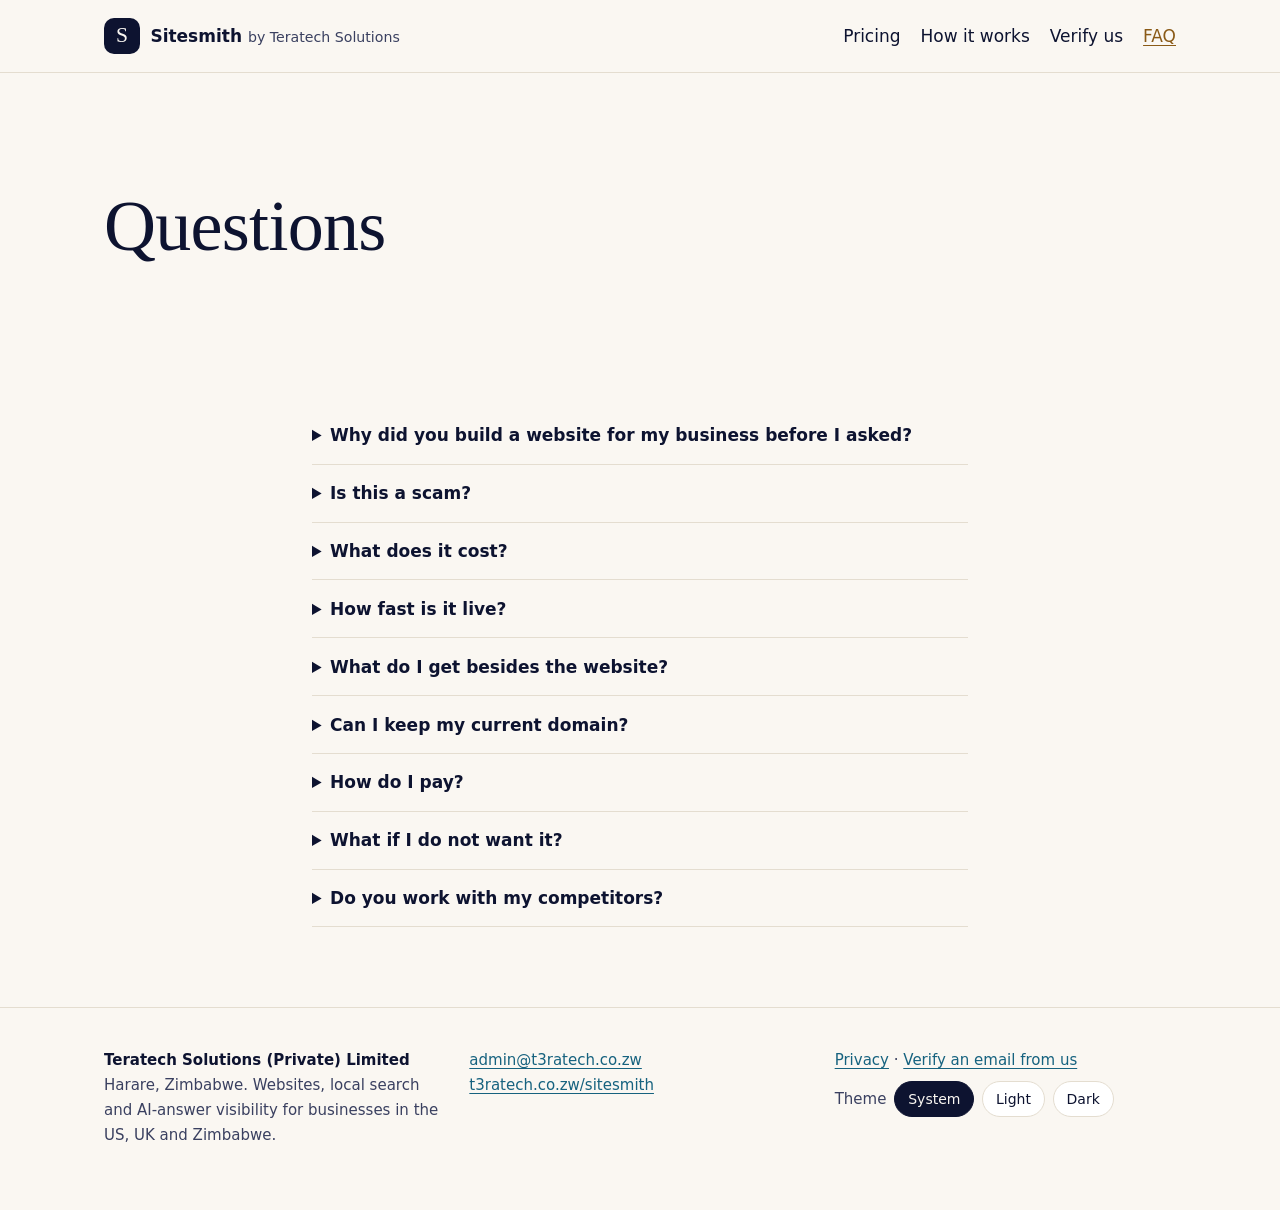
==== faq/index.html @ e73b13a6 "Sitesmith public site: home, pricing, how it works, verify, FAQ, privacy; agent discovery files" ====
<!doctype html>
<html lang="en">
<head>
<meta charset="utf-8">
<meta name="viewport" content="width=device-width, initial-scale=1">
<title>Questions | Sitesmith</title>
<meta name="description" content="Straight answers about previews, prices, payment, timing, domains and what happens if you say no.">
<link rel="canonical" href="https://sitesmith.t3ratech.co.zw/faq/">
<meta name="theme-color" content="#0d1330">
<meta property="og:type" content="website">
<meta property="og:title" content="Questions | Sitesmith">
<meta property="og:description" content="Straight answers about previews, prices, payment, timing, domains and what happens if you say no.">
<meta property="og:url" content="https://sitesmith.t3ratech.co.zw/faq/">
<meta property="og:image" content="https://sitesmith.t3ratech.co.zw/assets/social-card.svg">
<link rel="icon" href="/assets/favicon.svg" type="image/svg+xml">
<link rel="alternate" type="text/markdown" href="/llms.txt">
<link rel="stylesheet" href="/assets/site.css">
<script>(function(){try{var t=localStorage.getItem('theme');if(t==='light'||t==='dark')document.documentElement.dataset.theme=t;}catch(e){}})();</script>
<script type="application/ld+json">{"@context":"https://schema.org","@type":"Organization","name":"Teratech Solutions (Private) Limited","alternateName":"T3raTech","url":"https://t3ratech.co.zw","email":"admin@t3ratech.co.zw","address":{"@type":"PostalAddress","addressLocality":"Harare","addressCountry":"ZW"}}</script>
<script type="application/ld+json">{"@context":"https://schema.org","@type":"FAQPage","mainEntity":[{"@type":"Question","name":"Why did you build a website for my business before I asked?","acceptedAnswer":{"@type":"Answer","text":"Because it is the fastest way to show what we can do. We used only facts your current website already publishes. The preview is private: it is hidden from search engines and nothing changes on your current site unless you choose to go ahead."}},{"@type":"Question","name":"Is this a scam?","acceptedAnswer":{"@type":"Answer","text":"No. Every email from us comes from admin@t3ratech.co.zw, which is authenticated (SPF, DKIM and DMARC) for t3ratech.co.zw. We never ask for passwords, banking details or remote access, and all payment goes through our WavePay checkout pages. The verify page explains how to check any message that claims to be from us."}},{"@type":"Question","name":"What does it cost?","acceptedAnswer":{"@type":"Answer","text":"In the United States and United Kingdom: Essential $990, Self-Managed $1,490, Signature $2,490, with a $250 deposit. In Zimbabwe: Essential $70, Self-Managed $120, Signature $180, with a $50 deposit. Each option then renews yearly, and the yearly fee covers your web address and hosting."}},{"@type":"Question","name":"How fast is it live?","acceptedAnswer":{"@type":"Answer","text":"Within 3 working days of your deposit and any material you want added. The site is already built, so most of that time is the visibility work."}},{"@type":"Question","name":"What do I get besides the website?","acceptedAnswer":{"@type":"Answer","text":"The Visibility Launch, included with every option: list you in business directories; set up your social pages; write and schedule your first 10 posts; set up your website to be found; add a whatsapp button and an enquiry form; add a news section."}},{"@type":"Question","name":"Can I keep my current domain?","acceptedAnswer":{"@type":"Answer","text":"Yes. The new site goes live on your own web address. We send the one setting your domain needs, or make the change ourselves if you prefer."}},{"@type":"Question","name":"How do I pay?","acceptedAnswer":{"@type":"Answer","text":"Through WavePay checkout pages we send by email. United States and United Kingdom: PayPal (any card or PayPal balance) or USDT on BNB Smart Chain. Zimbabwe: PayNow (EcoCash, OneMoney, InnBucks, ZimSwitch, cards), PayPal or USDT on BNB Smart Chain. The deposit is non-refundable and counts toward the price."}},{"@type":"Question","name":"What if I do not want it?","acceptedAnswer":{"@type":"Answer","text":"Reply \"no thanks\" and we delete the preview and never write again. If you pay the deposit but not the balance, the site comes down after 14 days."}},{"@type":"Question","name":"Do you work with my competitors?","acceptedAnswer":{"@type":"Answer","text":"One client per kind of business per city. Once a business in your city takes up an option, we do not build for its direct competitors there."}}]}</script>
</head>
<body>
<a class="skip" href="#main">Skip to content</a>
<header class="top">
  <div class="shell top__row">
    <a class="brand" href="/"><span class="brand__mark" aria-hidden="true">S</span><span>Sitesmith <small>by Teratech Solutions</small></span></a>
    <nav aria-label="Main"><ul class="nav"><li><a href="/pricing/">Pricing</a></li><li><a href="/how-it-works/">How it works</a></li><li><a href="/verify/">Verify us</a></li><li><a href="/faq/" aria-current="page">FAQ</a></li></ul></nav>
  </div>
</header>
<main id="main">
<section class="hero hero--slim"><div class="shell"><h1>Questions</h1></div></section>
<section class="band"><div class="shell prose"><details><summary>Why did you build a website for my business before I asked?</summary><p>Because it is the fastest way to show what we can do. We used only facts your current website already publishes. The preview is private: it is hidden from search engines and nothing changes on your current site unless you choose to go ahead.</p></details>
<details><summary>Is this a scam?</summary><p>No. Every email from us comes from admin@t3ratech.co.zw, which is authenticated (SPF, DKIM and DMARC) for t3ratech.co.zw. We never ask for passwords, banking details or remote access, and all payment goes through our WavePay checkout pages. The verify page explains how to check any message that claims to be from us.</p></details>
<details><summary>What does it cost?</summary><p>In the United States and United Kingdom: Essential $990, Self-Managed $1,490, Signature $2,490, with a $250 deposit. In Zimbabwe: Essential $70, Self-Managed $120, Signature $180, with a $50 deposit. Each option then renews yearly, and the yearly fee covers your web address and hosting.</p></details>
<details><summary>How fast is it live?</summary><p>Within 3 working days of your deposit and any material you want added. The site is already built, so most of that time is the visibility work.</p></details>
<details><summary>What do I get besides the website?</summary><p>The Visibility Launch, included with every option: list you in business directories; set up your social pages; write and schedule your first 10 posts; set up your website to be found; add a whatsapp button and an enquiry form; add a news section.</p></details>
<details><summary>Can I keep my current domain?</summary><p>Yes. The new site goes live on your own web address. We send the one setting your domain needs, or make the change ourselves if you prefer.</p></details>
<details><summary>How do I pay?</summary><p>Through WavePay checkout pages we send by email. United States and United Kingdom: PayPal (any card or PayPal balance) or USDT on BNB Smart Chain. Zimbabwe: PayNow (EcoCash, OneMoney, InnBucks, ZimSwitch, cards), PayPal or USDT on BNB Smart Chain. The deposit is non-refundable and counts toward the price.</p></details>
<details><summary>What if I do not want it?</summary><p>Reply &quot;no thanks&quot; and we delete the preview and never write again. If you pay the deposit but not the balance, the site comes down after 14 days.</p></details>
<details><summary>Do you work with my competitors?</summary><p>One client per kind of business per city. Once a business in your city takes up an option, we do not build for its direct competitors there.</p></details></div></section>
</main>
<footer class="foot">
  <div class="shell foot__grid">
    <p><strong>Teratech Solutions (Private) Limited</strong><br>Harare, Zimbabwe. Websites, local search and AI-answer visibility for businesses in the US, UK and Zimbabwe.</p>
    <p><a href="mailto:admin@t3ratech.co.zw">admin@t3ratech.co.zw</a><br><a href="https://t3ratech.co.zw/sitesmith">t3ratech.co.zw/sitesmith</a></p>
    <p><a href="/privacy/">Privacy</a> · <a href="/verify/">Verify an email from us</a><br>
    <span class="theme" role="group" aria-label="Colour theme">Theme <button type="button" data-theme-choice="system" aria-pressed="false">System</button><button type="button" data-theme-choice="light" aria-pressed="false">Light</button><button type="button" data-theme-choice="dark" aria-pressed="false">Dark</button></span></p>
  </div>
</footer>
<script>(function(){var b=document.querySelectorAll('[data-theme-choice]');function mark(v){b.forEach(function(x){x.setAttribute('aria-pressed',String(x.dataset.themeChoice===v))})}var c;try{c=localStorage.getItem('theme')}catch(e){}mark(c==='light'||c==='dark'?c:'system');b.forEach(function(x){x.addEventListener('click',function(){var v=x.dataset.themeChoice;try{v==='system'?localStorage.removeItem('theme'):localStorage.setItem('theme',v)}catch(e){}if(v==='system')delete document.documentElement.dataset.theme;else document.documentElement.dataset.theme=v;mark(v)})})})();</script>
</body>
</html>
---- assets/site.css ----
/* Sitesmith public site. Tokens first; components use only tokens. */
:root {
  color-scheme: light dark;
  --bone: #faf7f2;
  --paper: #ffffff;
  --ink: #0d1330;
  --ink-soft: #3a4060;
  --rule: #e4ddd0;
  --gold: #8a5a17;
  --gold-bright: #b87d2b;
  --teal: #16627f;
  --on-accent: #ffffff;
  --band-alt: #f2ece2;
  --serif: 'Instrument Serif', 'Iowan Old Style', 'Palatino Linotype', Georgia, serif;
  --sans: system-ui, -apple-system, 'Segoe UI', Roboto, sans-serif;
  --radius: 14px;
  --gutter: clamp(1rem, 4vw, 2.5rem);
  --ease: 180ms ease;
}
@media (prefers-color-scheme: dark) {
  :root:not([data-theme="light"]) {
    --bone: #0b1027;
    --paper: #121a3a;
    --ink: #f3eee6;
    --ink-soft: #c3c8dc;
    --rule: #263058;
    --gold: #e0a952;
    --gold-bright: #e0a952;
    --teal: #5cb8dc;
    --on-accent: #0b1027;
    --band-alt: #0f1633;
  }
}
:root[data-theme="dark"] {
  --bone: #0b1027;
  --paper: #121a3a;
  --ink: #f3eee6;
  --ink-soft: #c3c8dc;
  --rule: #263058;
  --gold: #e0a952;
  --gold-bright: #e0a952;
  --teal: #5cb8dc;
  --on-accent: #0b1027;
  --band-alt: #0f1633;
}

* { box-sizing: border-box; }
html { -webkit-text-size-adjust: 100%; }
body { margin: 0; background: var(--bone); color: var(--ink); font: 1.0625rem/1.65 var(--sans); }
a { color: var(--teal); text-underline-offset: 0.2em; }
a:hover { color: var(--gold); }
:focus-visible { outline: 3px solid var(--gold-bright); outline-offset: 3px; border-radius: 4px; }
h1, h2, h3 { line-height: 1.15; margin: 0 0 0.6em; }
h1, h2 { font-family: var(--serif); font-weight: 400; }
h1 { font-size: clamp(2.5rem, 6vw, 4.5rem); letter-spacing: -0.01em; }
h2 { font-size: clamp(1.9rem, 4vw, 2.8rem); }
h3 { font-size: 1.15rem; }
p { margin: 0 0 1em; }
.num { font-variant-numeric: tabular-nums; }
.muted { color: var(--ink-soft); }
.small { font-size: 0.875rem; }
.shell { width: min(72rem, 100%); margin: 0 auto; padding: 0 var(--gutter); }

.skip { position: absolute; left: -999px; top: 0; padding: 0.75rem 1rem; background: var(--ink); color: var(--bone); z-index: 10; }
.skip:focus { left: 1rem; }

.top { border-bottom: 1px solid var(--rule); background: var(--bone); }
.top__row { display: flex; flex-wrap: wrap; align-items: center; justify-content: space-between; gap: 0.75rem 1.5rem; min-height: 4.5rem; }
.brand { display: inline-flex; align-items: center; gap: 0.65rem; color: var(--ink); text-decoration: none; font-weight: 700; }
.brand small { font-weight: 400; color: var(--ink-soft); }
.brand__mark { display: grid; place-items: center; width: 2.25rem; height: 2.25rem; border-radius: 10px; background: var(--ink); color: var(--bone); font-family: var(--serif); font-size: 1.35rem; font-weight: 400; }
.nav { display: flex; flex-wrap: wrap; gap: 0.25rem 1.25rem; list-style: none; margin: 0; padding: 0; }
.nav a { display: inline-block; padding: 0.6rem 0; color: var(--ink); text-decoration: none; }
.nav a[aria-current="page"], .nav a:hover { color: var(--gold); text-decoration: underline; }

.hero { padding: clamp(3.5rem, 9vw, 7rem) 0 clamp(2.5rem, 6vw, 4.5rem); }
.hero--slim { padding-bottom: 1rem; }
.hero__grid { display: grid; gap: 2.5rem; grid-template-columns: minmax(0, 1.6fr) minmax(0, 1fr); align-items: end; }
.eyebrow { text-transform: uppercase; letter-spacing: 0.14em; font-size: 0.8125rem; color: var(--gold); font-weight: 700; }
.lead { font-size: 1.2rem; color: var(--ink-soft); max-width: 44rem; }
.hero__card { background: var(--paper); border: 1px solid var(--rule); border-radius: var(--radius); padding: 1.5rem; }
.hero__card h2 { font-size: 1.6rem; }
.actions { display: flex; flex-wrap: wrap; gap: 0.75rem; }
.btn { display: inline-flex; align-items: center; min-height: 2.875rem; padding: 0 1.4rem; border-radius: 999px; border: 1.5px solid var(--ink); color: var(--ink); text-decoration: none; font-weight: 700; transition: background-color var(--ease), color var(--ease); }
.btn:hover { background: var(--ink); color: var(--bone); }
.btn--primary { background: var(--gold); border-color: var(--gold); color: var(--on-accent); }
.btn--primary:hover { background: var(--ink); border-color: var(--ink); color: var(--bone); }

.band { padding: clamp(2.5rem, 7vw, 5rem) 0; }
.band--alt { background: var(--band-alt); }
.steps { counter-reset: s; list-style: none; padding: 0; margin: 0; display: grid; gap: 1.5rem; grid-template-columns: repeat(auto-fit, minmax(min(100%, 15rem), 1fr)); }
.steps li { counter-increment: s; border-top: 2px solid var(--gold); padding-top: 1rem; }
.steps li::before { content: counter(s, decimal-leading-zero); font-family: var(--serif); font-size: 2rem; color: var(--gold); display: block; }
.grid2 { list-style: none; padding: 0; margin: 0; display: grid; gap: 1.5rem 2.5rem; grid-template-columns: repeat(auto-fit, minmax(min(100%, 20rem), 1fr)); }

.tiers { display: grid; gap: 1.25rem; grid-template-columns: repeat(auto-fit, minmax(min(100%, 18rem), 1fr)); margin: 1.5rem 0; }
.tier { position: relative; background: var(--paper); border: 1px solid var(--rule); border-radius: var(--radius); padding: 1.75rem 1.5rem; }
.tier--rec { border: 2px solid var(--gold); }
.tier__flag { position: absolute; top: -0.85rem; left: 1.25rem; margin: 0; padding: 0.15rem 0.75rem; border-radius: 999px; background: var(--gold); color: var(--on-accent); font-size: 0.8125rem; font-weight: 700; }
.tier h3 { font-family: var(--serif); font-weight: 400; font-size: 1.9rem; margin-bottom: 0.25rem; }
.tier__tag { color: var(--ink-soft); min-height: 3.2em; }
.tier__price { font-size: 2.4rem; font-family: var(--serif); margin: 0.5rem 0 0; }
.tier__price .muted { font-family: var(--sans); font-size: 1rem; }
.ticks { padding-left: 1.25rem; }
.ticks li { margin: 0.35rem 0; }
.ticks li::marker { color: var(--gold); }
.note { color: var(--ink-soft); max-width: 50rem; }

.prose { max-width: 46rem; }
details { border-bottom: 1px solid var(--rule); padding: 0.9rem 0; }
summary { cursor: pointer; font-weight: 700; min-height: 1.5rem; }
details p { margin: 0.75rem 0 0; color: var(--ink-soft); }

.foot { border-top: 1px solid var(--rule); padding: 2.5rem 0 3rem; font-size: 0.9375rem; color: var(--ink-soft); }
.foot__grid { display: grid; gap: 1.5rem; grid-template-columns: repeat(auto-fit, minmax(min(100%, 16rem), 1fr)); }
.foot strong { color: var(--ink); }
.theme { display: inline-flex; gap: 0.5rem; align-items: center; margin-top: 0.5rem; }
.theme button { font: inherit; font-size: 0.875rem; color: var(--ink); background: var(--paper); border: 1px solid var(--rule); border-radius: 999px; padding: 0.3rem 0.8rem; min-height: 2.25rem; cursor: pointer; }
.theme button[aria-pressed="true"] { background: var(--ink); color: var(--bone); border-color: var(--ink); }

@media (max-width: 760px) {
  .hero__grid { grid-template-columns: 1fr; }
}
@media (prefers-reduced-motion: reduce) {
  * { transition: none !important; scroll-behavior: auto !important; }
}
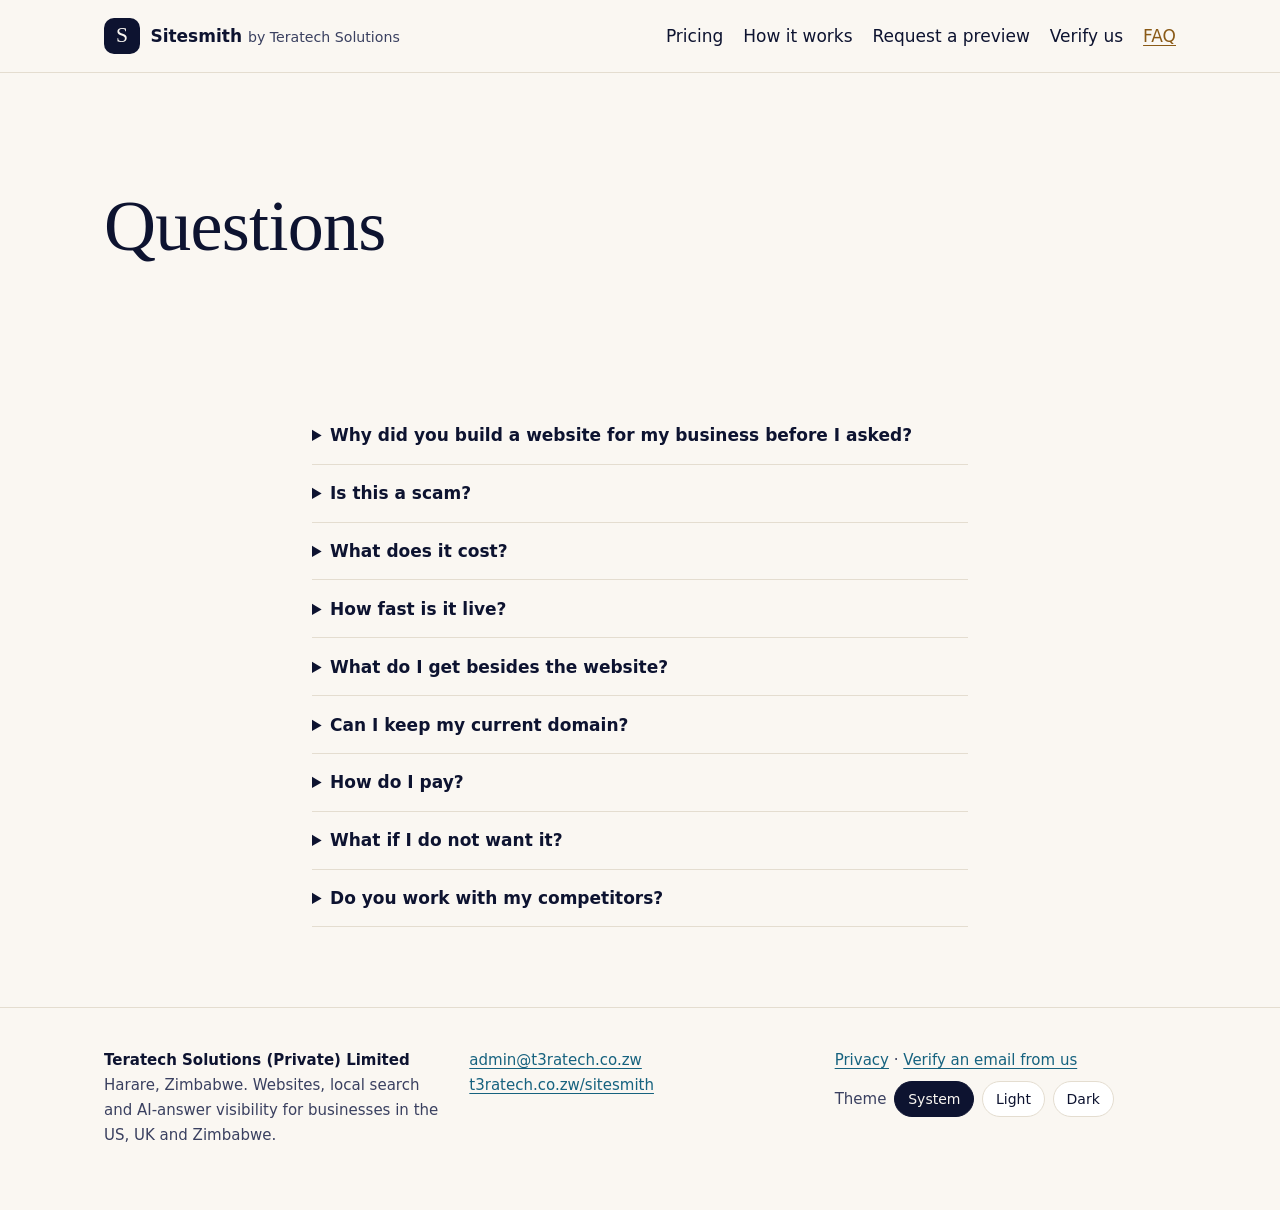
==== commit 47b21e51: "Add preview request form with hardened security - New /request-preview/ page with secure form - Fiel" ====
--- a/faq/index.html
+++ b/faq/index.html
@@ -17,25 +17,25 @@
 <link rel="stylesheet" href="/assets/site.css">
 <script>(function(){try{var t=localStorage.getItem('theme');if(t==='light'||t==='dark')document.documentElement.dataset.theme=t;}catch(e){}})();</script>
 <script type="application/ld+json">{"@context":"https://schema.org","@type":"Organization","name":"Teratech Solutions (Private) Limited","alternateName":"T3raTech","url":"https://t3ratech.co.zw","email":"admin@t3ratech.co.zw","address":{"@type":"PostalAddress","addressLocality":"Harare","addressCountry":"ZW"}}</script>
-<script type="application/ld+json">{"@context":"https://schema.org","@type":"FAQPage","mainEntity":[{"@type":"Question","name":"Why did you build a website for my business before I asked?","acceptedAnswer":{"@type":"Answer","text":"Because it is the fastest way to show what we can do. We used only facts your current website already publishes. The preview is private: it is hidden from search engines and nothing changes on your current site unless you choose to go ahead."}},{"@type":"Question","name":"Is this a scam?","acceptedAnswer":{"@type":"Answer","text":"No. Every email from us comes from admin@t3ratech.co.zw, which is authenticated (SPF, DKIM and DMARC) for t3ratech.co.zw. We never ask for passwords, banking details or remote access, and all payment goes through our WavePay checkout pages. The verify page explains how to check any message that claims to be from us."}},{"@type":"Question","name":"What does it cost?","acceptedAnswer":{"@type":"Answer","text":"In the United States and United Kingdom: Essential $990, Self-Managed $1,490, Signature $2,490, with a $250 deposit. In Zimbabwe: Essential $70, Self-Managed $120, Signature $180, with a $50 deposit. Each option then renews yearly, and the yearly fee covers your web address and hosting."}},{"@type":"Question","name":"How fast is it live?","acceptedAnswer":{"@type":"Answer","text":"Within 3 working days of your deposit and any material you want added. The site is already built, so most of that time is the visibility work."}},{"@type":"Question","name":"What do I get besides the website?","acceptedAnswer":{"@type":"Answer","text":"The Visibility Launch, included with every option: list you in business directories; set up your social pages; write and schedule your first 10 posts; set up your website to be found; add a whatsapp button and an enquiry form; add a news section."}},{"@type":"Question","name":"Can I keep my current domain?","acceptedAnswer":{"@type":"Answer","text":"Yes. The new site goes live on your own web address. We send the one setting your domain needs, or make the change ourselves if you prefer."}},{"@type":"Question","name":"How do I pay?","acceptedAnswer":{"@type":"Answer","text":"Through WavePay checkout pages we send by email. United States and United Kingdom: PayPal (any card or PayPal balance) or USDT on BNB Smart Chain. Zimbabwe: PayNow (EcoCash, OneMoney, InnBucks, ZimSwitch, cards), PayPal or USDT on BNB Smart Chain. The deposit is non-refundable and counts toward the price."}},{"@type":"Question","name":"What if I do not want it?","acceptedAnswer":{"@type":"Answer","text":"Reply \"no thanks\" and we delete the preview and never write again. If you pay the deposit but not the balance, the site comes down after 14 days."}},{"@type":"Question","name":"Do you work with my competitors?","acceptedAnswer":{"@type":"Answer","text":"One client per kind of business per city. Once a business in your city takes up an option, we do not build for its direct competitors there."}}]}</script>
+<script type="application/ld+json">{"@context":"https://schema.org","@type":"FAQPage","mainEntity":[{"@type":"Question","name":"Why did you build a website for my business before I asked?","acceptedAnswer":{"@type":"Answer","text":"Because it is the fastest way to show what we can do. We used only facts your current website already publishes. The preview is private: it is hidden from search engines and nothing changes on your current site unless you choose to go ahead."}},{"@type":"Question","name":"Is this a scam?","acceptedAnswer":{"@type":"Answer","text":"No. Every email from us comes from admin@t3ratech.co.zw, which is authenticated (SPF, DKIM and DMARC) for t3ratech.co.zw. We never ask for passwords, banking details or remote access, and all payment goes through our WavePay checkout pages. The verify page explains how to check any message that claims to be from us."}},{"@type":"Question","name":"What does it cost?","acceptedAnswer":{"@type":"Answer","text":"Essential $70, Self-Managed $120, Signature $180, in US dollars, wherever you are. You start with a $50 deposit and pay the balance when your site is live. Each option then renews yearly (Essential $20, Self-Managed $25, Signature $30), and the yearly fee covers your web address and hosting."}},{"@type":"Question","name":"How fast is it live?","acceptedAnswer":{"@type":"Answer","text":"Within 3 working days of your deposit and any material you want added. The site is already built, so most of that time is the visibility work."}},{"@type":"Question","name":"What do I get besides the website?","acceptedAnswer":{"@type":"Answer","text":"The Visibility Launch, included with every option: list you in business directories; set up your social pages; write and schedule your first 10 posts; set up your website to be found; add a whatsapp button and an enquiry form; add a news section."}},{"@type":"Question","name":"Can I keep my current domain?","acceptedAnswer":{"@type":"Answer","text":"Yes. The new site goes live on your own web address. We send the one setting your domain needs, or make the change ourselves if you prefer."}},{"@type":"Question","name":"How do I pay?","acceptedAnswer":{"@type":"Answer","text":"Through WavePay checkout pages we send by email: PayNow (EcoCash, OneMoney, InnBucks, ZimSwitch, cards) in Zimbabwe; PayPal (any card or PayPal balance) or USDT on BNB Smart Chain anywhere. The deposit is non-refundable and counts toward the price."}},{"@type":"Question","name":"What if I do not want it?","acceptedAnswer":{"@type":"Answer","text":"Reply \"no thanks\" and we delete the preview and never write again. If you pay the deposit but not the balance, the site comes down after 14 days."}},{"@type":"Question","name":"Do you work with my competitors?","acceptedAnswer":{"@type":"Answer","text":"One client per kind of business per city. Once a business in your city takes up an option, we do not build for its direct competitors there."}}]}</script>
 </head>
 <body>
 <a class="skip" href="#main">Skip to content</a>
 <header class="top">
   <div class="shell top__row">
     <a class="brand" href="/"><span class="brand__mark" aria-hidden="true">S</span><span>Sitesmith <small>by Teratech Solutions</small></span></a>
-    <nav aria-label="Main"><ul class="nav"><li><a href="/pricing/">Pricing</a></li><li><a href="/how-it-works/">How it works</a></li><li><a href="/verify/">Verify us</a></li><li><a href="/faq/" aria-current="page">FAQ</a></li></ul></nav>
+    <nav aria-label="Main"><ul class="nav"><li><a href="/pricing/">Pricing</a></li><li><a href="/how-it-works/">How it works</a></li><li><a href="/request-preview/">Request a preview</a></li><li><a href="/verify/">Verify us</a></li><li><a href="/faq/" aria-current="page">FAQ</a></li></ul></nav>
   </div>
 </header>
 <main id="main">
 <section class="hero hero--slim"><div class="shell"><h1>Questions</h1></div></section>
 <section class="band"><div class="shell prose"><details><summary>Why did you build a website for my business before I asked?</summary><p>Because it is the fastest way to show what we can do. We used only facts your current website already publishes. The preview is private: it is hidden from search engines and nothing changes on your current site unless you choose to go ahead.</p></details>
 <details><summary>Is this a scam?</summary><p>No. Every email from us comes from admin@t3ratech.co.zw, which is authenticated (SPF, DKIM and DMARC) for t3ratech.co.zw. We never ask for passwords, banking details or remote access, and all payment goes through our WavePay checkout pages. The verify page explains how to check any message that claims to be from us.</p></details>
-<details><summary>What does it cost?</summary><p>In the United States and United Kingdom: Essential $990, Self-Managed $1,490, Signature $2,490, with a $250 deposit. In Zimbabwe: Essential $70, Self-Managed $120, Signature $180, with a $50 deposit. Each option then renews yearly, and the yearly fee covers your web address and hosting.</p></details>
+<details><summary>What does it cost?</summary><p>Essential $70, Self-Managed $120, Signature $180, in US dollars, wherever you are. You start with a $50 deposit and pay the balance when your site is live. Each option then renews yearly (Essential $20, Self-Managed $25, Signature $30), and the yearly fee covers your web address and hosting.</p></details>
 <details><summary>How fast is it live?</summary><p>Within 3 working days of your deposit and any material you want added. The site is already built, so most of that time is the visibility work.</p></details>
 <details><summary>What do I get besides the website?</summary><p>The Visibility Launch, included with every option: list you in business directories; set up your social pages; write and schedule your first 10 posts; set up your website to be found; add a whatsapp button and an enquiry form; add a news section.</p></details>
 <details><summary>Can I keep my current domain?</summary><p>Yes. The new site goes live on your own web address. We send the one setting your domain needs, or make the change ourselves if you prefer.</p></details>
-<details><summary>How do I pay?</summary><p>Through WavePay checkout pages we send by email. United States and United Kingdom: PayPal (any card or PayPal balance) or USDT on BNB Smart Chain. Zimbabwe: PayNow (EcoCash, OneMoney, InnBucks, ZimSwitch, cards), PayPal or USDT on BNB Smart Chain. The deposit is non-refundable and counts toward the price.</p></details>
+<details><summary>How do I pay?</summary><p>Through WavePay checkout pages we send by email: PayNow (EcoCash, OneMoney, InnBucks, ZimSwitch, cards) in Zimbabwe; PayPal (any card or PayPal balance) or USDT on BNB Smart Chain anywhere. The deposit is non-refundable and counts toward the price.</p></details>
 <details><summary>What if I do not want it?</summary><p>Reply &quot;no thanks&quot; and we delete the preview and never write again. If you pay the deposit but not the balance, the site comes down after 14 days.</p></details>
 <details><summary>Do you work with my competitors?</summary><p>One client per kind of business per city. Once a business in your city takes up an option, we do not build for its direct competitors there.</p></details></div></section>
 </main>
--- a/assets/site.css
+++ b/assets/site.css
@@ -124,3 +124,50 @@
 @media (prefers-reduced-motion: reduce) {
   * { transition: none !important; scroll-behavior: auto !important; }
 }
+
+/* Form styles for preview request page */
+.form-group { margin-bottom: 1.5rem; }
+.form-group label { display: block; font-weight: 700; margin-bottom: 0.5rem; }
+.form-group input[type="email"],
+.form-group input[type="text"],
+.form-group input[type="url"],
+.form-group textarea {
+  width: 100%;
+  padding: 0.75rem;
+  border: 1px solid var(--rule);
+  border-radius: var(--radius);
+  font: inherit;
+  background: var(--paper);
+  color: var(--ink);
+  min-height: 2.75rem;
+}
+.form-group textarea { min-height: 6rem; resize: vertical; }
+.form-group input:focus,
+.form-group textarea:focus {
+  outline: 3px solid var(--gold-bright);
+  outline-offset: 2px;
+  border-color: var(--gold);
+}
+.form-group input[type="checkbox"] {
+  width: auto;
+  min-height: auto;
+  margin-right: 0.5rem;
+}
+.form-group label input[type="checkbox"] + span { font-weight: 400; }
+.required { color: var(--gold); }
+.hint { font-size: 0.875rem; color: var(--ink-soft); margin-top: 0.4rem; }
+form button[type="submit"] {
+  background: var(--gold);
+  color: var(--on-accent);
+  border: none;
+  padding: 0.8rem 2rem;
+  border-radius: 999px;
+  font-weight: 700;
+  font-size: 1rem;
+  cursor: pointer;
+  min-height: 2.875rem;
+  transition: background-color var(--ease);
+}
+form button[type="submit"]:hover { background: var(--ink); }
+form button[type="submit"]:disabled { opacity: 0.6; cursor: not-allowed; }
+
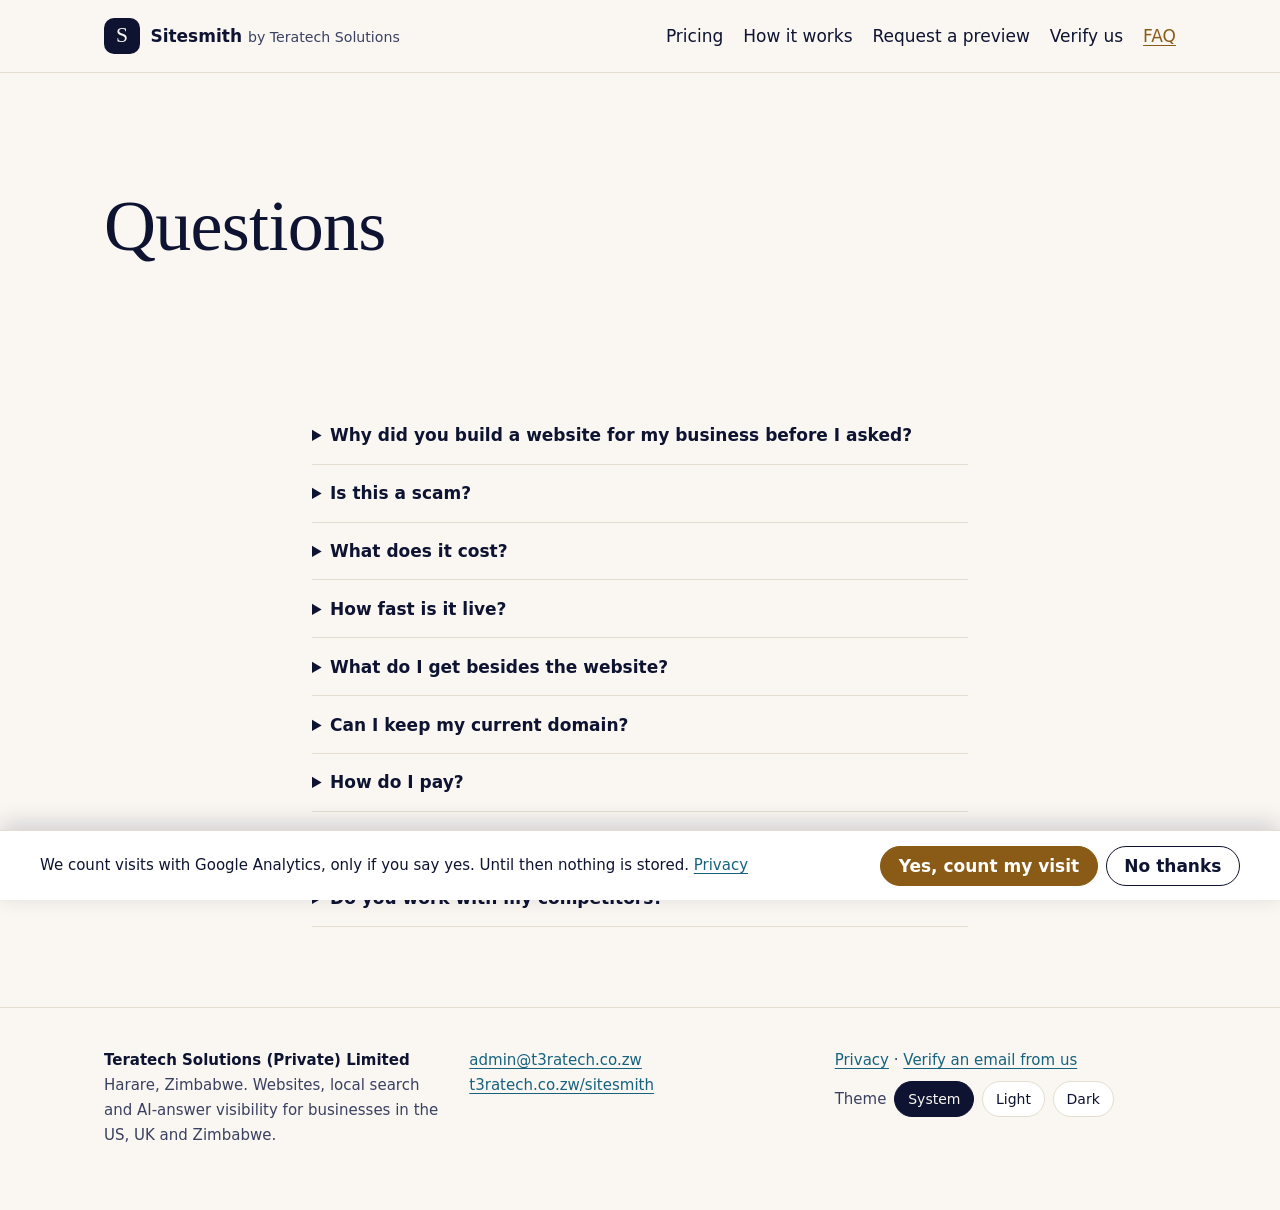
==== commit 9e114a8a: "site: Google Analytics (G-6P2Y9CRKH2) with consent mode default denied, consent bar, honest privacy " ====
--- a/faq/index.html
+++ b/faq/index.html
@@ -13,9 +13,12 @@
 <meta property="og:url" content="https://sitesmith.t3ratech.co.zw/faq/">
 <meta property="og:image" content="https://sitesmith.t3ratech.co.zw/assets/social-card.svg">
 <link rel="icon" href="/assets/favicon.svg" type="image/svg+xml">
-<link rel="alternate" type="text/markdown" href="/llms.txt">
+<link rel="alternate" type="text/markdown" href="/faq/index.md">
+<link rel="alternate" type="text/markdown" href="/llms.txt" title="llms.txt">
 <link rel="stylesheet" href="/assets/site.css">
 <script>(function(){try{var t=localStorage.getItem('theme');if(t==='light'||t==='dark')document.documentElement.dataset.theme=t;}catch(e){}})();</script>
+<script>window.dataLayer=window.dataLayer||[];function gtag(){dataLayer.push(arguments)}gtag('consent','default',{analytics_storage:'denied',ad_storage:'denied',ad_user_data:'denied',ad_personalization:'denied',wait_for_update:500});try{if(localStorage.getItem('analytics')==='granted')gtag('consent','update',{analytics_storage:'granted'})}catch(e){}gtag('js',new Date());gtag('config','G-6P2Y9CRKH2',{anonymize_ip:true,allow_google_signals:false,allow_ad_personalization_signals:false});</script>
+<script async src="https://www.googletagmanager.com/gtag/js?id=G-6P2Y9CRKH2"></script>
 <script type="application/ld+json">{"@context":"https://schema.org","@type":"Organization","name":"Teratech Solutions (Private) Limited","alternateName":"T3raTech","url":"https://t3ratech.co.zw","email":"admin@t3ratech.co.zw","address":{"@type":"PostalAddress","addressLocality":"Harare","addressCountry":"ZW"}}</script>
 <script type="application/ld+json">{"@context":"https://schema.org","@type":"FAQPage","mainEntity":[{"@type":"Question","name":"Why did you build a website for my business before I asked?","acceptedAnswer":{"@type":"Answer","text":"Because it is the fastest way to show what we can do. We used only facts your current website already publishes. The preview is private: it is hidden from search engines and nothing changes on your current site unless you choose to go ahead."}},{"@type":"Question","name":"Is this a scam?","acceptedAnswer":{"@type":"Answer","text":"No. Every email from us comes from admin@t3ratech.co.zw, which is authenticated (SPF, DKIM and DMARC) for t3ratech.co.zw. We never ask for passwords, banking details or remote access, and all payment goes through our WavePay checkout pages. The verify page explains how to check any message that claims to be from us."}},{"@type":"Question","name":"What does it cost?","acceptedAnswer":{"@type":"Answer","text":"Essential $70, Self-Managed $120, Signature $180, in US dollars, wherever you are. You start with a $50 deposit and pay the balance when your site is live. Each option then renews yearly (Essential $20, Self-Managed $25, Signature $30), and the yearly fee covers your web address and hosting."}},{"@type":"Question","name":"How fast is it live?","acceptedAnswer":{"@type":"Answer","text":"Within 3 working days of your deposit and any material you want added. The site is already built, so most of that time is the visibility work."}},{"@type":"Question","name":"What do I get besides the website?","acceptedAnswer":{"@type":"Answer","text":"The Visibility Launch, included with every option: list you in business directories; set up your social pages; write and schedule your first 10 posts; set up your website to be found; add a whatsapp button and an enquiry form; add a news section."}},{"@type":"Question","name":"Can I keep my current domain?","acceptedAnswer":{"@type":"Answer","text":"Yes. The new site goes live on your own web address. We send the one setting your domain needs, or make the change ourselves if you prefer."}},{"@type":"Question","name":"How do I pay?","acceptedAnswer":{"@type":"Answer","text":"Through WavePay checkout pages we send by email: PayNow (EcoCash, OneMoney, InnBucks, ZimSwitch, cards) in Zimbabwe; PayPal (any card or PayPal balance) or USDT on BNB Smart Chain anywhere. The deposit is non-refundable and counts toward the price."}},{"@type":"Question","name":"What if I do not want it?","acceptedAnswer":{"@type":"Answer","text":"Reply \"no thanks\" and we delete the preview and never write again. If you pay the deposit but not the balance, the site comes down after 14 days."}},{"@type":"Question","name":"Do you work with my competitors?","acceptedAnswer":{"@type":"Answer","text":"One client per kind of business per city. Once a business in your city takes up an option, we do not build for its direct competitors there."}}]}</script>
 </head>
@@ -47,6 +50,11 @@
     <span class="theme" role="group" aria-label="Colour theme">Theme <button type="button" data-theme-choice="system" aria-pressed="false">System</button><button type="button" data-theme-choice="light" aria-pressed="false">Light</button><button type="button" data-theme-choice="dark" aria-pressed="false">Dark</button></span></p>
   </div>
 </footer>
+<div class="consent" id="consent" role="region" aria-label="Analytics choice" hidden>
+  <p>We count visits with Google Analytics, only if you say yes. Until then nothing is stored. <a href="/privacy/">Privacy</a></p>
+  <div class="consent__actions"><button type="button" class="btn btn--primary" data-consent="granted">Yes, count my visit</button><button type="button" class="btn" data-consent="denied">No thanks</button></div>
+</div>
+<script>(function(){var bar=document.getElementById('consent');if(!bar)return;var v;try{v=localStorage.getItem('analytics')}catch(e){}if(v!=='granted'&&v!=='denied')bar.hidden=false;bar.addEventListener('click',function(e){var c=e.target.closest('[data-consent]');if(!c)return;var g=c.dataset.consent;try{localStorage.setItem('analytics',g)}catch(x){}if(typeof gtag==='function')gtag('consent','update',{analytics_storage:g});bar.hidden=true})})();</script>
 <script>(function(){var b=document.querySelectorAll('[data-theme-choice]');function mark(v){b.forEach(function(x){x.setAttribute('aria-pressed',String(x.dataset.themeChoice===v))})}var c;try{c=localStorage.getItem('theme')}catch(e){}mark(c==='light'||c==='dark'?c:'system');b.forEach(function(x){x.addEventListener('click',function(){var v=x.dataset.themeChoice;try{v==='system'?localStorage.removeItem('theme'):localStorage.setItem('theme',v)}catch(e){}if(v==='system')delete document.documentElement.dataset.theme;else document.documentElement.dataset.theme=v;mark(v)})})})();</script>
 </body>
 </html>
--- a/assets/site.css
+++ b/assets/site.css
@@ -171,3 +171,12 @@
 form button[type="submit"]:hover { background: var(--ink); }
 form button[type="submit"]:disabled { opacity: 0.6; cursor: not-allowed; }
 
+
+/* Analytics choice: a quiet bar at the foot of the page, shown once. */
+.consent { position: fixed; inset-inline: 0; bottom: 0; z-index: 20; display: flex; flex-wrap: wrap; align-items: center; justify-content: space-between; gap: 0.75rem 1.5rem; padding: 0.9rem var(--gutter); background: var(--paper); border-top: 1px solid var(--rule); box-shadow: 0 -6px 24px color-mix(in srgb, var(--ink) 18%, transparent); }
+.consent[hidden] { display: none; }
+.consent p { margin: 0; max-width: 46rem; font-size: 0.9375rem; }
+.consent__actions { display: flex; flex-wrap: wrap; gap: 0.5rem; }
+.consent .btn { min-height: 2.5rem; padding: 0 1.1rem; cursor: pointer; font: inherit; font-weight: 700; background: transparent; }
+.consent .btn--primary { background: var(--gold); border-color: var(--gold); color: var(--on-accent); }
+@media (max-width: 760px) { .consent { padding-bottom: calc(0.9rem + env(safe-area-inset-bottom)); } .consent__actions .btn { flex: 1 1 10rem; justify-content: center; } }
